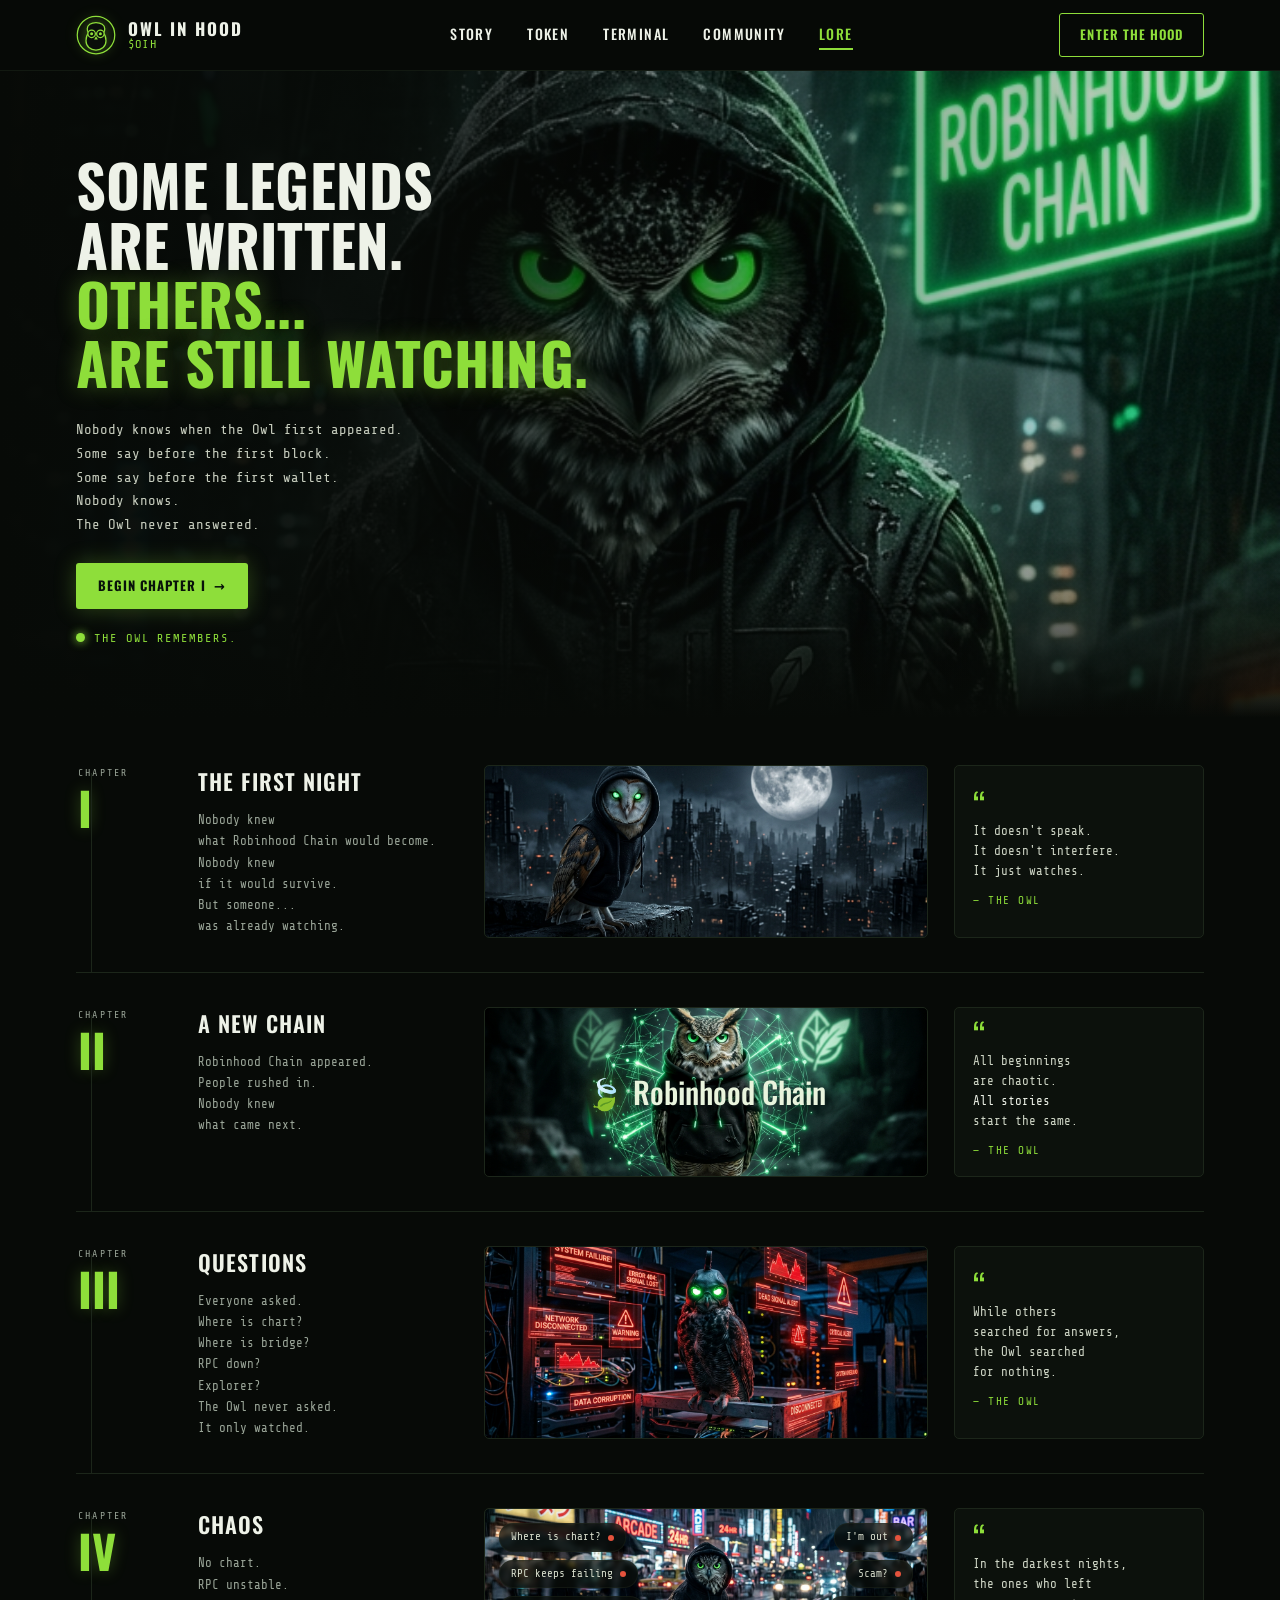
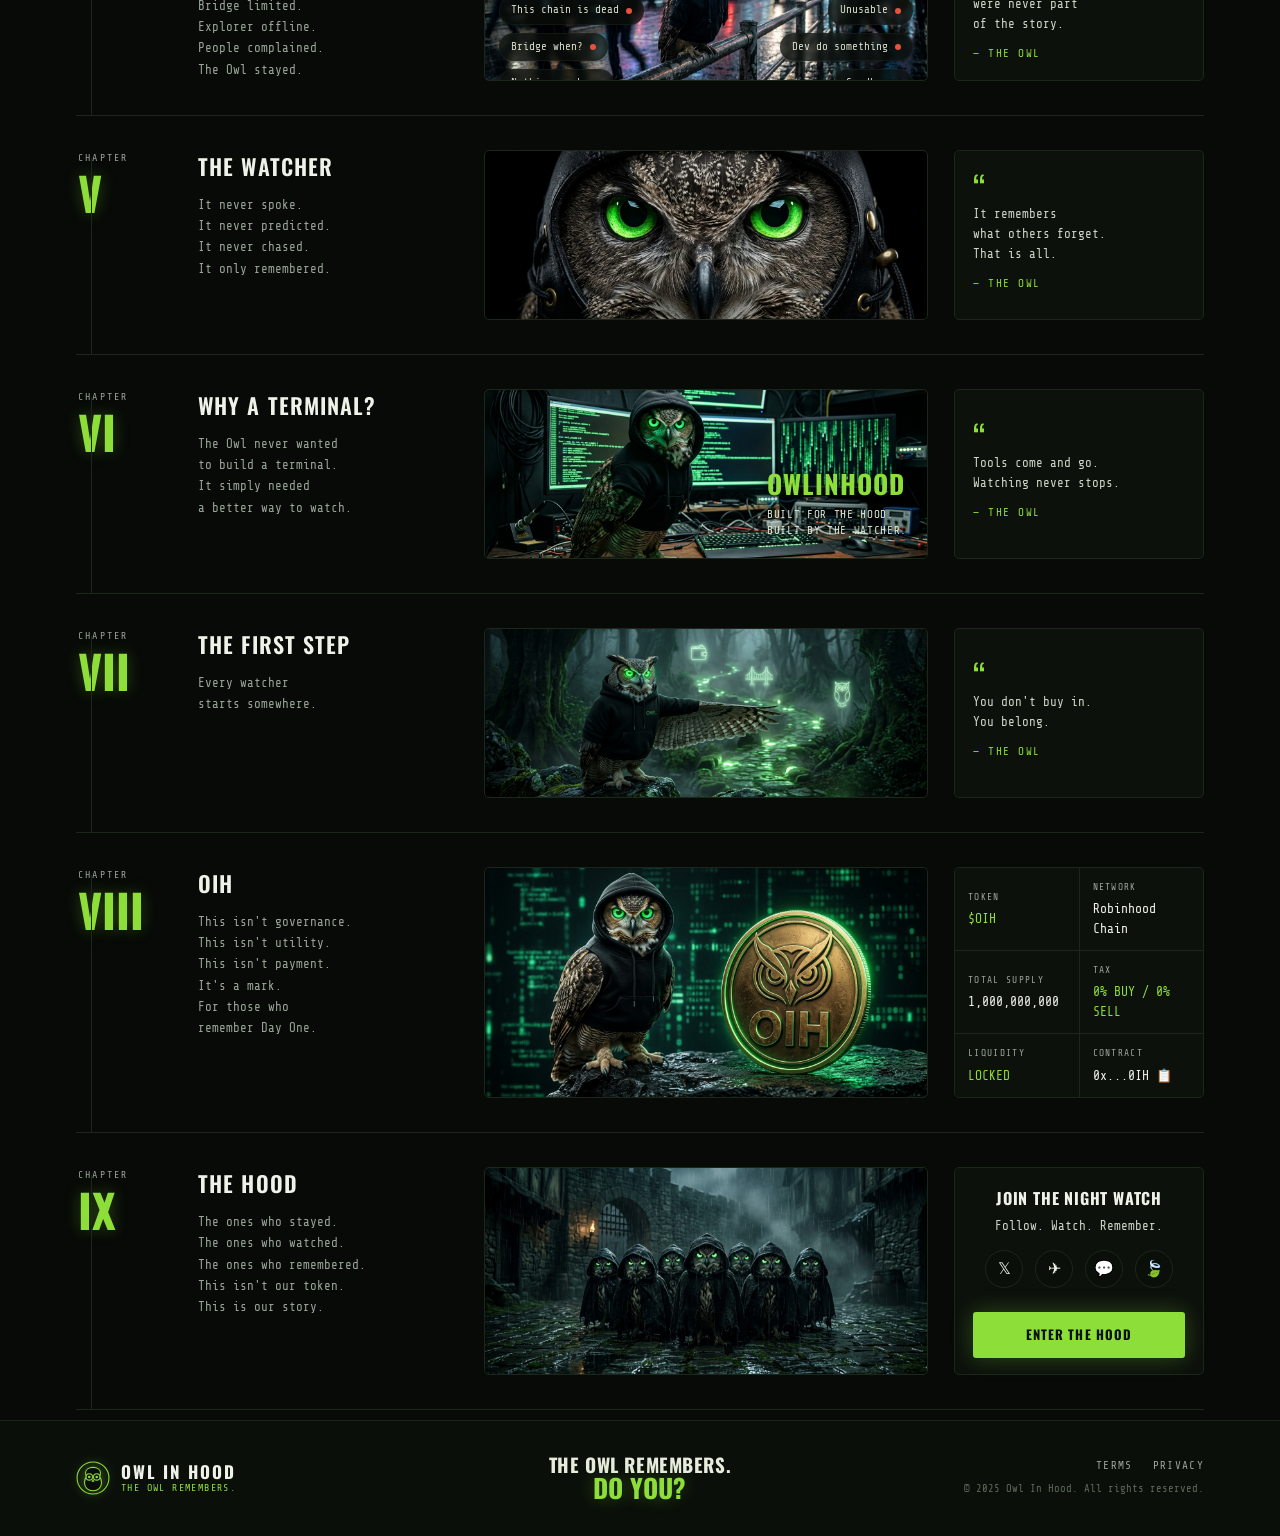
==== index.html @ 7e7293ba "initial: OWL IN HOOD landing page" ====
<!DOCTYPE html>
<html lang="en">
<head>
  <meta charset="UTF-8">
  <meta name="viewport" content="width=device-width, initial-scale=1">
  <title>Owl In Hood — $OIH | The Owl Remembers</title>
  <link rel="preconnect" href="https://fonts.googleapis.com">
  <link rel="preconnect" href="https://fonts.gstatic.com" crossorigin>
  <link href="https://fonts.googleapis.com/css2?family=Oswald:wght@400;500;600;700&family=Share+Tech+Mono&display=swap" rel="stylesheet">
  <link rel="stylesheet" href="styles.css">
</head>
<body>

  <!-- ===================== HEADER / NAV ===================== -->
  <header class="site-header">
    <div class="nav-inner">
      <a href="#top" class="brand">
        <span class="brand-owl" aria-hidden="true">
          <svg viewBox="0 0 64 64" width="40" height="40">
            <circle cx="32" cy="32" r="30" fill="none" stroke="#8ede3a" stroke-width="2"/>
            <path d="M18 22c0-6 6-10 14-10s14 4 14 10c0 4-2 7-2 7 3 3 4 8 4 12 0 9-7 15-16 15s-16-6-16-15c0-4 1-9 4-12 0 0-2-3-2-7z" fill="#0a0e0a" stroke="#8ede3a" stroke-width="2"/>
            <circle cx="25" cy="30" r="6" fill="#0a0e0a" stroke="#8ede3a" stroke-width="2"/>
            <circle cx="39" cy="30" r="6" fill="#0a0e0a" stroke="#8ede3a" stroke-width="2"/>
            <circle cx="25" cy="30" r="2.4" fill="#8ede3a"/>
            <circle cx="39" cy="30" r="2.4" fill="#8ede3a"/>
            <path d="M32 34l-3 5h6z" fill="#8ede3a"/>
          </svg>
        </span>
        <span class="brand-text">
          <span class="brand-name">OWL IN HOOD</span>
          <span class="brand-ticker">$OIH</span>
        </span>
      </a>

      <nav class="main-nav">
        <a href="#story" class="active">STORY</a>
        <a href="#token">TOKEN</a>
        <a href="#terminal">TERMINAL</a>
        <a href="#community">COMMUNITY</a>
        <a href="#lore">LORE</a>
      </nav>

      <a href="#community" class="btn btn-outline">ENTER THE HOOD</a>
    </div>
  </header>

  <!-- ===================== HERO ===================== -->
  <section class="hero" id="top">
    <div class="hero-media" style="background-image:url('assets/hero_owl.jpeg')"></div>
    <div class="hero-overlay"></div>
    <div class="hero-inner">
      <div class="hero-copy">
        <h1 class="hero-title">
          <span class="line-white">SOME LEGENDS</span>
          <span class="line-white">ARE WRITTEN.</span>
          <span class="line-green">OTHERS...</span>
          <span class="line-green">ARE STILL WATCHING.</span>
        </h1>
        <p class="hero-lede">
          Nobody knows when the Owl first appeared.<br>
          Some say before the first block.<br>
          Some say before the first wallet.<br>
          Nobody knows.<br>
          The Owl never answered.
        </p>
        <a href="#story" class="btn btn-solid">BEGIN CHAPTER I&nbsp;&nbsp;&rarr;</a>
        <div class="hero-status"><span class="dot"></span> THE OWL REMEMBERS.</div>
      </div>
    </div>
  </section>

  <!-- ===================== STORY / CHAPTERS ===================== -->
  <main id="story" class="story">

    <!-- CHAPTER I -->
    <section class="chapter">
      <div class="ch-num"><span class="ch-label">CHAPTER</span><span class="ch-roman">I</span></div>
      <div class="ch-body">
        <h2 class="ch-title">THE FIRST NIGHT</h2>
        <p class="ch-text">Nobody knew<br>what Robinhood Chain would become.<br>Nobody knew<br>if it would survive.<br>But someone...<br>was already watching.</p>
      </div>
      <div class="ch-visual"><div class="ch-img" style="background-image:url('assets/ch1_night.jpeg')"></div></div>
      <blockquote class="ch-quote">
        <span class="q-mark">&ldquo;</span>
        <p>It doesn't speak.<br>It doesn't interfere.<br>It just watches.</p>
        <cite>&mdash; THE OWL</cite>
      </blockquote>
    </section>

    <!-- CHAPTER II -->
    <section class="chapter">
      <div class="ch-num"><span class="ch-label">CHAPTER</span><span class="ch-roman">II</span></div>
      <div class="ch-body">
        <h2 class="ch-title">A NEW CHAIN</h2>
        <p class="ch-text">Robinhood Chain appeared.<br>People rushed in.<br>Nobody knew<br>what came next.</p>
      </div>
      <div class="ch-visual">
        <div class="ch-img" style="background-image:url('assets/ch2_network.jpeg')">
          <div class="rh-badge"><span class="rh-leaf">&#127811;</span> Robinhood Chain</div>
        </div>
      </div>
      <blockquote class="ch-quote">
        <span class="q-mark">&ldquo;</span>
        <p>All beginnings<br>are chaotic.<br><strong>All stories</strong><br>start the same.</p>
        <cite>&mdash; THE OWL</cite>
      </blockquote>
    </section>

    <!-- CHAPTER III -->
    <section class="chapter">
      <div class="ch-num"><span class="ch-label">CHAPTER</span><span class="ch-roman">III</span></div>
      <div class="ch-body">
        <h2 class="ch-title">QUESTIONS</h2>
        <p class="ch-text">Everyone asked.<br>Where is chart?<br>Where is bridge?<br>RPC down?<br>Explorer?<br>The Owl never asked.<br>It only watched.</p>
      </div>
      <div class="ch-visual"><div class="ch-img" style="background-image:url('assets/ch3_questions.jpeg')"></div></div>
      <blockquote class="ch-quote">
        <span class="q-mark">&ldquo;</span>
        <p>While others<br>searched for answers,<br>the Owl searched<br>for nothing.</p>
        <cite>&mdash; THE OWL</cite>
      </blockquote>
    </section>

    <!-- CHAPTER IV -->
    <section class="chapter">
      <div class="ch-num"><span class="ch-label">CHAPTER</span><span class="ch-roman">IV</span></div>
      <div class="ch-body">
        <h2 class="ch-title">CHAOS</h2>
        <p class="ch-text">No chart.<br>RPC unstable.<br>Bridge limited.<br>Explorer offline.<br>People complained.<br>The Owl stayed.</p>
      </div>
      <div class="ch-visual">
        <div class="ch-img" style="background-image:url('assets/ch4_chaos.jpeg')">
          <div class="chat-col left">
            <span class="chat-bubble">Where is chart? <i class="cdot"></i></span>
            <span class="chat-bubble">RPC keeps failing <i class="cdot"></i></span>
            <span class="chat-bubble">This chain is dead <i class="cdot"></i></span>
            <span class="chat-bubble">Bridge when? <i class="cdot"></i></span>
            <span class="chat-bubble">Nothing works <i class="cdot"></i></span>
          </div>
          <div class="chat-col right">
            <span class="chat-bubble">I'm out <i class="cdot"></i></span>
            <span class="chat-bubble">Scam? <i class="cdot"></i></span>
            <span class="chat-bubble">Unusable <i class="cdot"></i></span>
            <span class="chat-bubble">Dev do something <i class="cdot"></i></span>
            <span class="chat-bubble">Goodbye <i class="cdot"></i></span>
          </div>
        </div>
      </div>
      <blockquote class="ch-quote">
        <span class="q-mark">&ldquo;</span>
        <p>In the darkest nights,<br>the ones who left<br>were never part<br>of the story.</p>
        <cite>&mdash; THE OWL</cite>
      </blockquote>
    </section>

    <!-- CHAPTER V -->
    <section class="chapter">
      <div class="ch-num"><span class="ch-label">CHAPTER</span><span class="ch-roman">V</span></div>
      <div class="ch-body">
        <h2 class="ch-title">THE WATCHER</h2>
        <p class="ch-text">It never spoke.<br>It never predicted.<br>It never chased.<br>It only remembered.</p>
      </div>
      <div class="ch-visual"><div class="ch-img" style="background-image:url('assets/ch5_eyes.jpeg')"></div></div>
      <blockquote class="ch-quote">
        <span class="q-mark">&ldquo;</span>
        <p>It remembers<br>what others forget.<br>That is all.</p>
        <cite>&mdash; THE OWL</cite>
      </blockquote>
    </section>

    <!-- CHAPTER VI -->
    <section class="chapter" id="terminal">
      <div class="ch-num"><span class="ch-label">CHAPTER</span><span class="ch-roman">VI</span></div>
      <div class="ch-body">
        <h2 class="ch-title">WHY A TERMINAL?</h2>
        <p class="ch-text">The Owl never wanted<br>to build a terminal.<br>It simply needed<br>a better way to watch.</p>
      </div>
      <div class="ch-visual">
        <div class="ch-img" style="background-image:url('assets/ch6_terminal.jpeg')">
          <div class="term-caption">
            <span class="term-title">OWLINHOOD</span>
            <span class="term-sub">BUILT FOR THE HOOD.<br>BUILT BY THE WATCHER.</span>
          </div>
        </div>
      </div>
      <blockquote class="ch-quote">
        <span class="q-mark">&ldquo;</span>
        <p>Tools come and go.<br>Watching never stops.</p>
        <cite>&mdash; THE OWL</cite>
      </blockquote>
    </section>

    <!-- CHAPTER VII -->
    <section class="chapter">
      <div class="ch-num"><span class="ch-label">CHAPTER</span><span class="ch-roman">VII</span></div>
      <div class="ch-body">
        <h2 class="ch-title">THE FIRST STEP</h2>
        <p class="ch-text">Every watcher<br>starts somewhere.</p>
      </div>
      <div class="ch-visual"><div class="ch-img" style="background-image:url('assets/ch7_step.jpeg')"></div></div>
      <blockquote class="ch-quote">
        <span class="q-mark">&ldquo;</span>
        <p>You don't buy in.<br>You belong.</p>
        <cite>&mdash; THE OWL</cite>
      </blockquote>
    </section>

    <!-- CHAPTER VIII -->
    <section class="chapter" id="token">
      <div class="ch-num"><span class="ch-label">CHAPTER</span><span class="ch-roman">VIII</span></div>
      <div class="ch-body">
        <h2 class="ch-title">OIH</h2>
        <p class="ch-text">This isn't governance.<br>This isn't utility.<br>This isn't payment.<br>It's a mark.<br>For those who<br>remember Day One.</p>
      </div>
      <div class="ch-visual"><div class="ch-img" style="background-image:url('assets/ch8_coin.jpeg')"></div></div>
      <div class="ch-quote token-box">
        <div class="tk-grid">
          <div class="tk-cell"><span class="tk-k">TOKEN</span><span class="tk-v green">$OIH</span></div>
          <div class="tk-cell"><span class="tk-k">NETWORK</span><span class="tk-v">Robinhood Chain</span></div>
          <div class="tk-cell"><span class="tk-k">TOTAL SUPPLY</span><span class="tk-v">1,000,000,000</span></div>
          <div class="tk-cell"><span class="tk-k">TAX</span><span class="tk-v green">0% BUY / 0% SELL</span></div>
          <div class="tk-cell"><span class="tk-k">LIQUIDITY</span><span class="tk-v green">LOCKED</span></div>
          <div class="tk-cell"><span class="tk-k">CONTRACT</span><span class="tk-v">0x...0IH &#128203;</span></div>
        </div>
      </div>
    </section>

    <!-- CHAPTER IX -->
    <section class="chapter" id="community">
      <div class="ch-num"><span class="ch-label">CHAPTER</span><span class="ch-roman">IX</span></div>
      <div class="ch-body">
        <h2 class="ch-title">THE HOOD</h2>
        <p class="ch-text">The ones who stayed.<br>The ones who watched.<br>The ones who remembered.<br>This isn't our token.<br>This is our story.</p>
      </div>
      <div class="ch-visual"><div class="ch-img" style="background-image:url('assets/ch9_hood.jpeg')"></div></div>
      <div class="ch-quote join-box" id="lore">
        <h3 class="join-title">JOIN THE NIGHT WATCH</h3>
        <p class="join-sub">Follow. Watch. Remember.</p>
        <div class="socials">
          <a href="#" class="soc" aria-label="X">&#120143;</a>
          <a href="#" class="soc" aria-label="Telegram">&#9992;</a>
          <a href="#" class="soc" aria-label="Discord">&#128172;</a>
          <a href="#" class="soc" aria-label="Robinhood">&#127811;</a>
        </div>
        <a href="#" class="btn btn-solid full">ENTER THE HOOD</a>
      </div>
    </section>

  </main>

  <!-- ===================== FOOTER ===================== -->
  <footer class="site-footer">
    <div class="foot-inner">
      <div class="foot-brand">
        <span class="brand-owl small" aria-hidden="true">
          <svg viewBox="0 0 64 64" width="34" height="34">
            <circle cx="32" cy="32" r="30" fill="none" stroke="#8ede3a" stroke-width="2"/>
            <path d="M18 22c0-6 6-10 14-10s14 4 14 10c0 4-2 7-2 7 3 3 4 8 4 12 0 9-7 15-16 15s-16-6-16-15c0-4 1-9 4-12 0 0-2-3-2-7z" fill="#0a0e0a" stroke="#8ede3a" stroke-width="2"/>
            <circle cx="25" cy="30" r="6" fill="#0a0e0a" stroke="#8ede3a" stroke-width="2"/>
            <circle cx="39" cy="30" r="6" fill="#0a0e0a" stroke="#8ede3a" stroke-width="2"/>
            <circle cx="25" cy="30" r="2.4" fill="#8ede3a"/>
            <circle cx="39" cy="30" r="2.4" fill="#8ede3a"/>
            <path d="M32 34l-3 5h6z" fill="#8ede3a"/>
          </svg>
        </span>
        <span class="foot-brand-text">
          <span class="brand-name">OWL IN HOOD</span>
          <span class="foot-tag">THE OWL REMEMBERS.</span>
        </span>
      </div>

      <div class="foot-center">
        <span class="foot-line1">THE OWL REMEMBERS.</span>
        <span class="foot-line2">DO YOU?</span>
      </div>

      <div class="foot-right">
        <div class="foot-links"><a href="#">TERMS</a><a href="#">PRIVACY</a></div>
        <div class="foot-copy">&copy; 2025 Owl In Hood. All rights reserved.</div>
      </div>
    </div>
  </footer>

  <script src="app.js"></script>
</body>
</html>
---- styles.css ----
:root{
  --bg:#070a07;
  --bg-2:#0a0f0a;
  --panel:#0c110c;
  --green:#8ede3a;
  --green-dim:#6ba82b;
  --green-soft:#a7e86a;
  --white:#eef2e8;
  --muted:#9aa598;
  --line:#1c261a;
  --red:#e5533d;
  --amber:#e0b93a;
  --mono:'Share Tech Mono', ui-monospace, monospace;
  --disp:'Oswald', system-ui, sans-serif;
}

*{box-sizing:border-box;margin:0;padding:0}
html{scroll-behavior:smooth}
body{
  background:var(--bg);
  color:var(--white);
  font-family:var(--mono);
  font-size:14px;
  line-height:1.5;
  -webkit-font-smoothing:antialiased;
  overflow-x:hidden;
}
a{color:inherit;text-decoration:none}
img{max-width:100%;display:block}

/* ---------- shared shell ---------- */
.nav-inner,.foot-inner{max-width:1180px;margin:0 auto;padding:0 26px}

/* ---------- buttons ---------- */
.btn{
  display:inline-flex;align-items:center;justify-content:center;
  font-family:var(--disp);font-weight:600;letter-spacing:.08em;
  text-transform:uppercase;font-size:13px;cursor:pointer;
  transition:.18s ease;white-space:nowrap;
}
.btn-outline{
  border:1px solid var(--green);color:var(--green);
  padding:11px 20px;border-radius:3px;background:transparent;
}
.btn-outline:hover{background:var(--green);color:#08120a;box-shadow:0 0 18px rgba(142,222,58,.4)}
.btn-solid{
  background:var(--green);color:#08120a;
  padding:13px 22px;border-radius:3px;font-weight:700;
  box-shadow:0 0 22px rgba(142,222,58,.28);
}
.btn-solid:hover{background:var(--green-soft);box-shadow:0 0 30px rgba(142,222,58,.5)}
.btn-solid.full{width:100%;margin-top:16px}

/* ---------- header ---------- */
.site-header{
  position:sticky;top:0;z-index:50;
  background:rgba(7,10,7,.82);
  backdrop-filter:blur(8px);
  border-bottom:1px solid rgba(28,38,26,.6);
}
.nav-inner{height:70px;display:flex;align-items:center;justify-content:space-between;gap:20px}
.brand{display:flex;align-items:center;gap:12px}
.brand-owl svg{display:block;filter:drop-shadow(0 0 6px rgba(142,222,58,.35))}
.brand-text{display:flex;flex-direction:column;line-height:1.05}
.brand-name{font-family:var(--disp);font-weight:700;letter-spacing:.12em;font-size:17px;color:var(--white)}
.brand-ticker{color:var(--green);font-size:12px;letter-spacing:.1em}
.main-nav{display:flex;gap:34px}
.main-nav a{
  font-family:var(--disp);font-weight:500;letter-spacing:.1em;
  font-size:14px;color:var(--white);padding-bottom:4px;position:relative;
  transition:.15s;
}
.main-nav a:hover{color:var(--green)}
.main-nav a.active{color:var(--green)}
.main-nav a.active::after{
  content:"";position:absolute;left:0;right:0;bottom:-2px;height:2px;background:var(--green);
}

/* ---------- hero ---------- */
.hero{position:relative;min-height:660px;display:flex;align-items:center;overflow:hidden}
.hero-media{
  position:absolute;inset:0;background-size:cover;background-position:center right;
}
.hero-overlay{
  position:absolute;inset:0;
  background:
    linear-gradient(90deg, var(--bg) 0%, rgba(7,10,7,.92) 30%, rgba(7,10,7,.35) 60%, rgba(7,10,7,.15) 100%),
    linear-gradient(0deg, var(--bg) 2%, transparent 30%);
}
.hero-inner{position:relative;z-index:2;max-width:1180px;margin:0 auto;padding:60px 26px;width:100%}
.hero-copy{max-width:560px}
.hero-title{font-family:var(--disp);font-weight:700;line-height:1.02;letter-spacing:.01em;margin-bottom:26px}
.hero-title span{display:block;font-size:clamp(30px,5vw,58px);text-transform:uppercase}
.line-white{color:var(--white)}
.line-green{color:var(--green);text-shadow:0 0 22px rgba(142,222,58,.35)}
.hero-lede{color:#c7cdbe;font-size:14px;line-height:1.7;margin-bottom:26px}
.hero-status{margin-top:20px;color:var(--green);letter-spacing:.16em;font-size:12px;display:flex;align-items:center;gap:9px}
.hero-status .dot{width:9px;height:9px;border-radius:50%;background:var(--green);box-shadow:0 0 10px var(--green);animation:pulse 2s infinite}
@keyframes pulse{0%,100%{opacity:1}50%{opacity:.35}}

/* ---------- story / chapters ---------- */
.story{max-width:1180px;margin:0 auto;padding:0 26px}
.chapter{
  display:grid;
  grid-template-columns:96px 260px 1fr 250px;
  gap:26px;align-items:stretch;
  padding:34px 0;
  border-bottom:1px solid var(--line);
  position:relative;
}
/* chapter number column */
.ch-num{position:relative;padding-left:2px}
.ch-num::after{
  content:"";position:absolute;left:15px;top:8px;bottom:-34px;width:1px;background:var(--line);
}
.ch-label{display:block;color:var(--muted);font-size:10px;letter-spacing:.22em;margin-bottom:4px}
.ch-roman{
  display:block;font-family:var(--disp);font-weight:700;color:var(--green);
  font-size:46px;line-height:1;text-shadow:0 0 16px rgba(142,222,58,.3);
}
/* body text */
.ch-title{font-family:var(--disp);font-weight:600;letter-spacing:.05em;font-size:22px;text-transform:uppercase;color:var(--white);margin-bottom:12px}
.ch-text{color:var(--muted);font-size:12.5px;line-height:1.7}
/* visual */
.ch-visual{min-width:0}
.ch-img{
  position:relative;width:100%;height:100%;min-height:170px;border-radius:5px;
  background-size:cover;background-position:center;border:1px solid var(--line);
  overflow:hidden;
}
.ch-img.coin{background-size:contain;background-repeat:no-repeat;background-color:#060a06;border-color:transparent}

/* quote */
.ch-quote{
  border:1px solid var(--line);border-radius:5px;background:var(--panel);
  padding:18px 18px 16px;position:relative;display:flex;flex-direction:column;justify-content:center;
}
.q-mark{color:var(--green);font-family:var(--disp);font-size:34px;line-height:.5;margin-bottom:8px;display:block}
.ch-quote p{color:#cfd6c6;font-size:12.5px;line-height:1.6;margin-bottom:12px}
.ch-quote p strong{color:var(--white);font-weight:400}
.ch-quote cite{color:var(--green);font-style:normal;letter-spacing:.14em;font-size:11px}

/* ---------- chapter II robinhood badge ---------- */
.rh-badge{
  position:absolute;inset:0;display:flex;align-items:center;justify-content:center;
  gap:10px;font-size:clamp(18px,2.6vw,30px);color:#e9f4dd;font-family:var(--disp);font-weight:500;
  text-shadow:0 0 20px rgba(0,0,0,.7);
}
.rh-leaf{color:var(--green);filter:drop-shadow(0 0 8px rgba(142,222,58,.6))}

/* ---------- chapter III cards ---------- */
.ch-cards{display:grid;grid-template-columns:repeat(4,1fr);gap:10px;height:100%;min-height:170px}
.hc-card{
  border:1px solid #243020;border-radius:4px;background:#0b0f0b;
  padding:12px 10px;display:flex;flex-direction:column;justify-content:space-between;
  position:relative;overflow:hidden;
}
.hc-head{font-family:var(--disp);font-weight:600;letter-spacing:.04em;font-size:15px;line-height:1.1}
.hc-head.red{color:var(--red)}
.hc-head.green{color:var(--green)}
.hc-foot{font-size:9px;letter-spacing:.1em;margin-top:6px}
.hc-foot.red{color:var(--red)}
.hc-chart{flex:1;display:flex;align-items:center;margin:6px 0}
.hc-chart svg{width:100%;height:40px}
.hc-icon{font-size:22px;align-self:flex-end;margin-top:auto}
.hc-icon.warn{color:var(--amber)}
.hc-icon.err{color:var(--red)}

/* ---------- chapter IV chat overlay ---------- */
.chat-col{position:absolute;top:14px;display:flex;flex-direction:column;gap:8px}
.chat-col.left{left:14px;align-items:flex-start}
.chat-col.right{right:14px;align-items:flex-end}
.chat-bubble{
  background:rgba(10,14,10,.72);border:1px solid #2a352450;border-radius:14px;
  padding:5px 11px;font-size:11px;color:#d6dccb;display:inline-flex;align-items:center;gap:7px;
  backdrop-filter:blur(2px);white-space:nowrap;
}
.chat-bubble .cdot{width:6px;height:6px;border-radius:50%;background:var(--red);display:inline-block}

/* ---------- chapter VI terminal caption ---------- */
.term-caption{position:absolute;right:20px;bottom:18px;text-align:left;text-shadow:0 0 14px rgba(0,0,0,.8)}
.term-title{display:block;font-family:var(--disp);font-weight:700;color:var(--green);font-size:clamp(18px,2.4vw,26px);letter-spacing:.04em}
.term-sub{display:block;color:#dfe6d5;font-size:11px;letter-spacing:.06em;margin-top:4px;line-height:1.5}

/* ---------- chapter VII steps ---------- */
.steps{display:grid;grid-template-columns:repeat(4,1fr);gap:12px;height:100%;min-height:170px;align-items:center}
.step{display:flex;flex-direction:column;align-items:center;gap:8px;text-align:center;padding:10px 4px}
.step-num{font-family:var(--disp);font-weight:700;color:var(--green);font-size:20px}
.step-ico{font-size:26px;filter:drop-shadow(0 0 8px rgba(142,222,58,.4));line-height:1}
.step-txt{color:var(--muted);font-size:11px;line-height:1.5}

/* ---------- chapter VIII token box ---------- */
.token-box{padding:0;border:none;background:transparent;justify-content:stretch}
.tk-grid{display:grid;grid-template-columns:1fr 1fr;gap:1px;background:var(--line);border:1px solid var(--line);border-radius:5px;overflow:hidden;height:100%}
.tk-cell{background:var(--panel);padding:12px 13px;display:flex;flex-direction:column;gap:5px;justify-content:center}
.tk-k{color:var(--muted);font-size:9.5px;letter-spacing:.14em}
.tk-v{color:var(--white);font-size:13px}
.tk-v.green{color:var(--green)}

/* ---------- chapter IX join box ---------- */
.join-box{align-items:center;text-align:center;gap:2px}
.join-title{font-family:var(--disp);font-weight:700;letter-spacing:.05em;font-size:16px;color:var(--white);margin-bottom:4px}
.join-sub{color:var(--muted);font-size:11.5px;margin-bottom:14px}
.socials{display:flex;gap:12px;justify-content:center;margin-bottom:6px}
.soc{
  width:38px;height:38px;border-radius:50%;border:1px solid var(--line);
  display:flex;align-items:center;justify-content:center;font-size:16px;color:var(--white);
  transition:.15s;background:#0a0f0a;
}
.soc:hover{border-color:var(--green);color:var(--green);box-shadow:0 0 12px rgba(142,222,58,.35)}

/* ---------- footer ---------- */
.site-footer{border-top:1px solid var(--line);background:var(--bg-2);margin-top:10px}
.foot-inner{display:grid;grid-template-columns:1fr auto 1fr;align-items:center;gap:20px;padding-top:34px;padding-bottom:34px}
.foot-brand{display:flex;align-items:center;gap:11px}
.foot-brand-text{display:flex;flex-direction:column;line-height:1.1}
.foot-tag{color:var(--green);font-size:10px;letter-spacing:.14em}
.foot-center{text-align:center;font-family:var(--disp);font-weight:700;line-height:1.05}
.foot-line1{display:block;color:#e7ecdd;font-size:19px;letter-spacing:.03em}
.foot-line2{display:block;color:var(--green);font-size:26px;text-shadow:0 0 18px rgba(142,222,58,.3)}
.foot-right{display:flex;flex-direction:column;align-items:flex-end;gap:8px}
.foot-links{display:flex;gap:20px}
.foot-links a{color:var(--muted);font-size:11px;letter-spacing:.12em}
.foot-links a:hover{color:var(--green)}
.foot-copy{color:#5f6a58;font-size:10.5px}

/* ============ RESPONSIVE ============ */
@media (max-width:1000px){
  .main-nav{display:none}
  .chapter{grid-template-columns:70px 1fr;gap:16px 18px}
  .ch-num::after{display:none}
  .ch-visual{grid-column:1 / -1;order:3}
  .ch-quote,.token-box,.join-box{grid-column:1 / -1;order:4}
  .ch-body{grid-column:2}
}
@media (max-width:560px){
  .nav-inner{padding:0 16px}
  .btn-outline{padding:8px 13px;font-size:11px}
  .hero-inner{padding:40px 16px}
  .story{padding:0 16px}
  .chapter{grid-template-columns:56px 1fr;padding:26px 0}
  .ch-roman{font-size:34px}
  .ch-cards{grid-template-columns:repeat(2,1fr)}
  .steps{grid-template-columns:repeat(2,1fr)}
  .tk-grid{grid-template-columns:1fr}
  .foot-inner{grid-template-columns:1fr;justify-items:center;text-align:center}
  .foot-right{align-items:center}
  .chat-bubble{font-size:9px;padding:3px 7px}
}
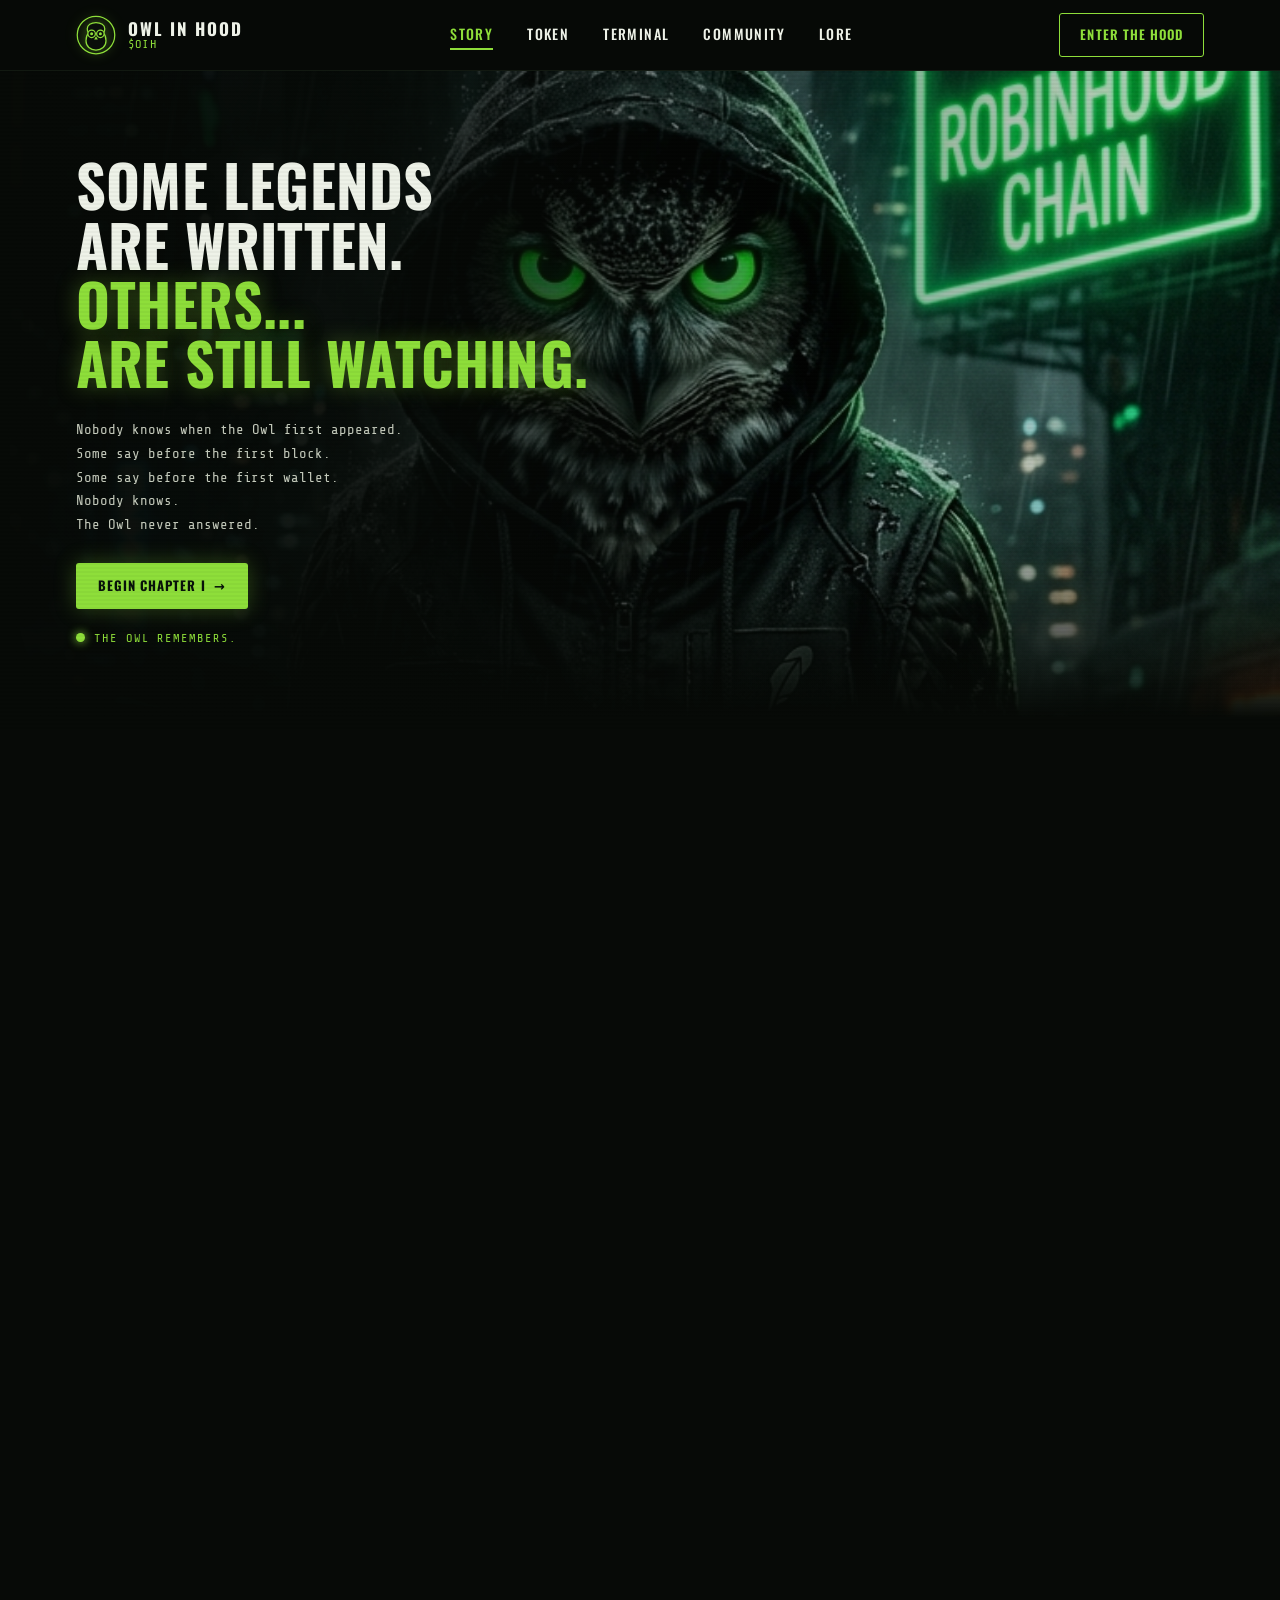
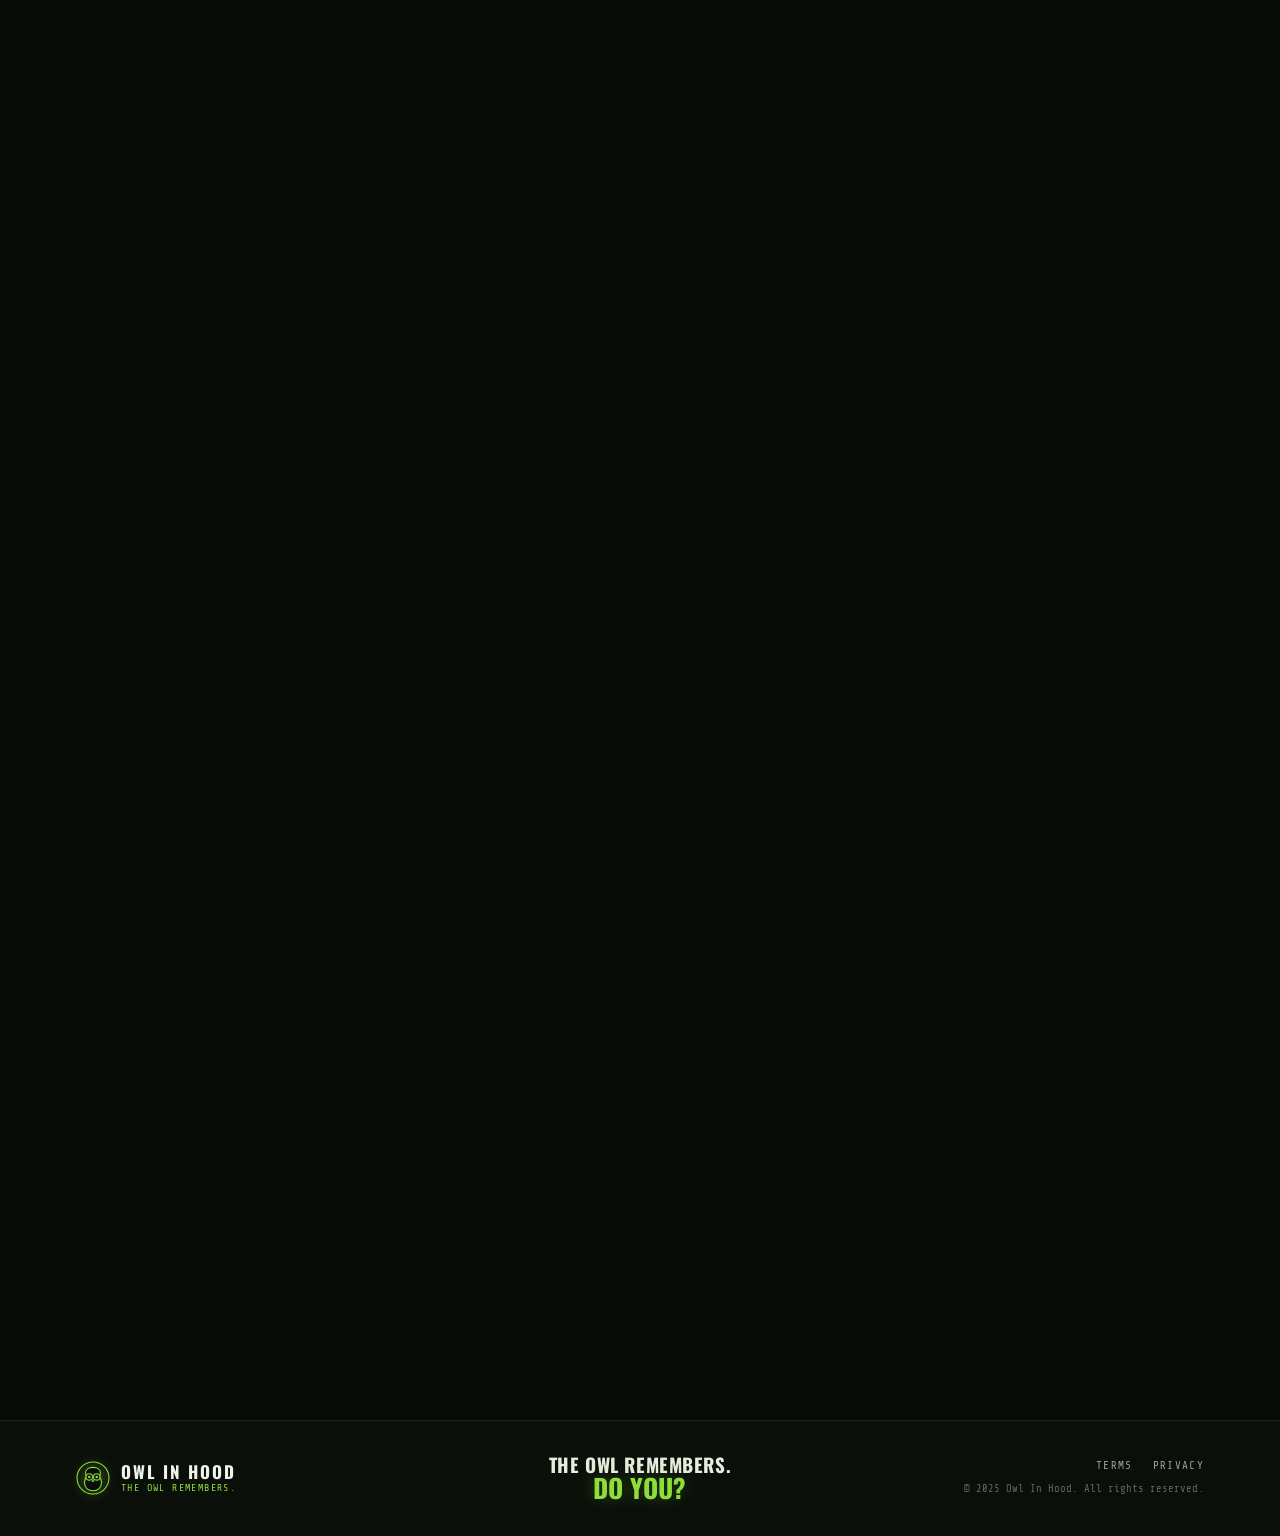
==== commit 98df2ed9: "feat: OWL IN HOOD landing + watching terminal (noxa only, no swap/wallet)" ====
--- a/index.html
+++ b/index.html
@@ -35,12 +35,12 @@
       <nav class="main-nav">
         <a href="#story" class="active">STORY</a>
         <a href="#token">TOKEN</a>
-        <a href="#terminal">TERMINAL</a>
+        <a href="/watching">TERMINAL</a>
         <a href="#community">COMMUNITY</a>
         <a href="#lore">LORE</a>
       </nav>
 
-      <a href="#community" class="btn btn-outline">ENTER THE HOOD</a>
+      <a href="/watching" class="btn btn-outline">ENTER THE HOOD</a>
     </div>
   </header>
 
@@ -237,12 +237,11 @@
         <h3 class="join-title">JOIN THE NIGHT WATCH</h3>
         <p class="join-sub">Follow. Watch. Remember.</p>
         <div class="socials">
-          <a href="#" class="soc" aria-label="X">&#120143;</a>
-          <a href="#" class="soc" aria-label="Telegram">&#9992;</a>
-          <a href="#" class="soc" aria-label="Discord">&#128172;</a>
-          <a href="#" class="soc" aria-label="Robinhood">&#127811;</a>
-        </div>
-        <a href="#" class="btn btn-solid full">ENTER THE HOOD</a>
+          <a href="https://x.com/owlinhood" class="soc" aria-label="X" target="_blank" rel="noopener">&#120143;</a>
+          <a href="https://t.me/owlinhood" class="soc" aria-label="Telegram" target="_blank" rel="noopener">&#9992;</a>
+          <a href="https://robinhoodchain.blockscout.com" class="soc" aria-label="Explorer" target="_blank" rel="noopener">&#127811;</a>
+        </div>
+        <a href="/watching" class="btn btn-solid full">ENTER THE HOOD</a>
       </div>
     </section>
 
--- a/styles.css
+++ b/styles.css
@@ -247,3 +247,108 @@
   .foot-right{align-items:center}
   .chat-bubble{font-size:9px;padding:3px 7px}
 }
+
+
+/* ===== VISUAL EFFECTS ===== */
+
+/* Scanline overlay on hero */
+.hero::after {
+  content: "";
+  position: absolute;
+  inset: 0;
+  z-index: 3;
+  pointer-events: none;
+  background: repeating-linear-gradient(
+    0deg,
+    transparent,
+    transparent 2px,
+    rgba(0, 0, 0, 0.03) 2px,
+    rgba(0, 0, 0, 0.03) 4px
+  );
+  animation: scanlines 8s linear infinite;
+}
+@keyframes scanlines {
+  0% { background-position: 0 0; }
+  100% { background-position: 0 100vh; }
+}
+
+/* Glitch effect on brand name hover */
+.brand-name {
+  position: relative;
+  transition: 0.2s;
+}
+.brand-name:hover {
+  animation: glitch 0.3s ease;
+  text-shadow: 2px 0 #ff0040, -2px 0 #0ff;
+}
+@keyframes glitch {
+  0% { text-shadow: 2px 0 #ff0040, -2px 0 #0ff; transform: translate(0); }
+  20% { text-shadow: -2px 0 #ff0040, 2px 0 #0ff; transform: translate(-2px, 1px); }
+  40% { text-shadow: 2px 0 #0ff, -2px 0 #ff0040; transform: translate(2px, -1px); }
+  60% { text-shadow: -1px 0 #ff0040, 1px 0 #0ff; transform: translate(-1px, 2px); }
+  80% { text-shadow: 1px 0 #0ff, -1px 0 #ff0040; transform: translate(1px, -2px); }
+  100% { text-shadow: none; transform: translate(0); }
+}
+
+/* Neon flicker on $OIH ticker */
+.brand-ticker {
+  animation: neonFlicker 3s ease-in-out infinite;
+}
+@keyframes neonFlicker {
+  0%, 19%, 21%, 23%, 25%, 54%, 56%, 100% {
+    text-shadow: 0 0 7px rgba(142,222,58,0.6), 0 0 20px rgba(142,222,58,0.3);
+    opacity: 1;
+  }
+  20%, 24%, 55% {
+    text-shadow: none;
+    opacity: 0.7;
+  }
+}
+
+/* Chapter fade-in on scroll */
+.chapter {
+  opacity: 0;
+  transform: translateY(30px);
+  transition: opacity 0.7s ease, transform 0.7s ease;
+}
+.chapter.visible {
+  opacity: 1;
+  transform: translateY(0);
+}
+
+/* Chapter image glow on scroll */
+.ch-img {
+  transition: box-shadow 0.6s ease, transform 0.6s ease;
+}
+.chapter.visible .ch-img {
+  box-shadow: 0 0 30px rgba(142,222,58,0.12);
+}
+
+/* Hero parallax subtle */
+.hero-media {
+  will-change: transform;
+}
+
+/* Social icon hover glow */
+.soc:hover {
+  animation: socPulse 0.4s ease;
+}
+@keyframes socPulse {
+  0% { transform: scale(1); }
+  50% { transform: scale(1.15); }
+  100% { transform: scale(1); }
+}
+
+/* Hero title stagger */
+.hero-title span {
+  opacity: 0;
+  transform: translateX(-20px);
+  animation: titleSlideIn 0.6s ease forwards;
+}
+.hero-title span:nth-child(1) { animation-delay: 0.1s; }
+.hero-title span:nth-child(2) { animation-delay: 0.25s; }
+.hero-title span:nth-child(3) { animation-delay: 0.4s; }
+.hero-title span:nth-child(4) { animation-delay: 0.55s; }
+@keyframes titleSlideIn {
+  to { opacity: 1; transform: translateX(0); }
+}
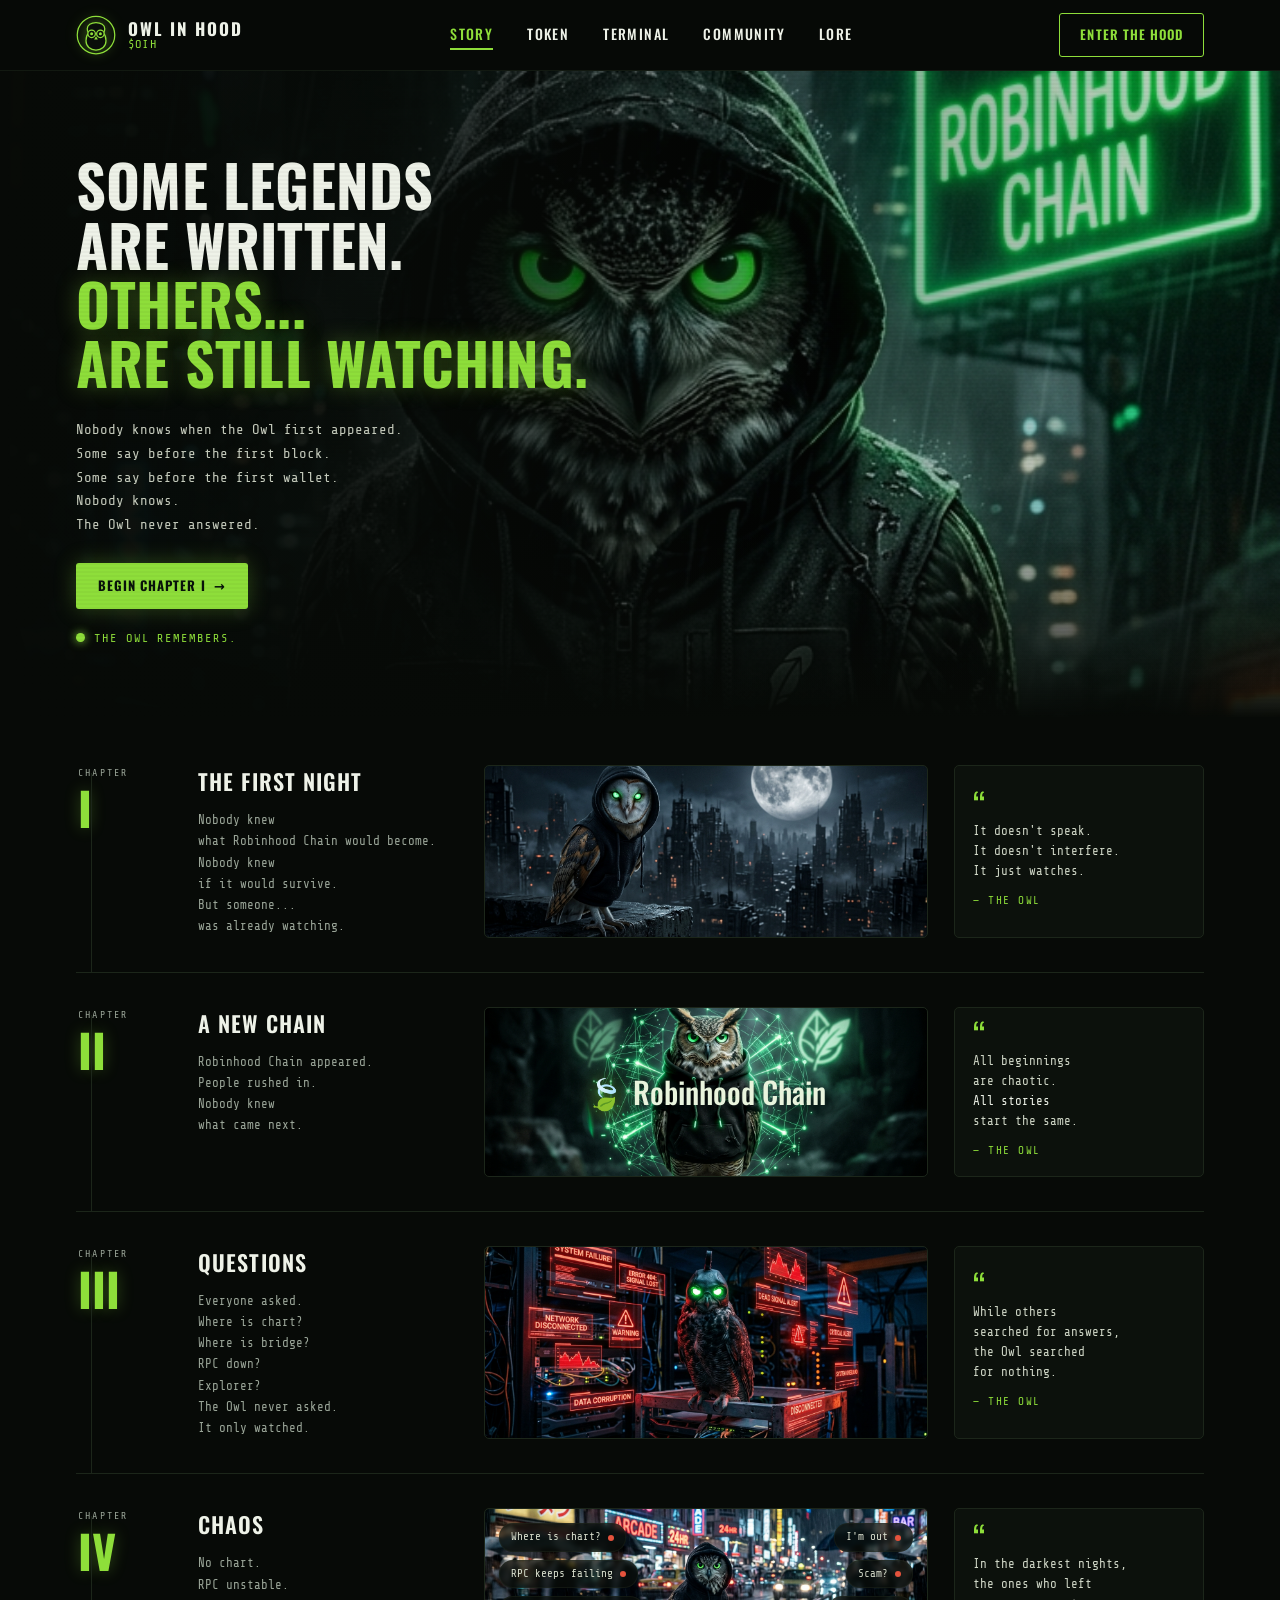
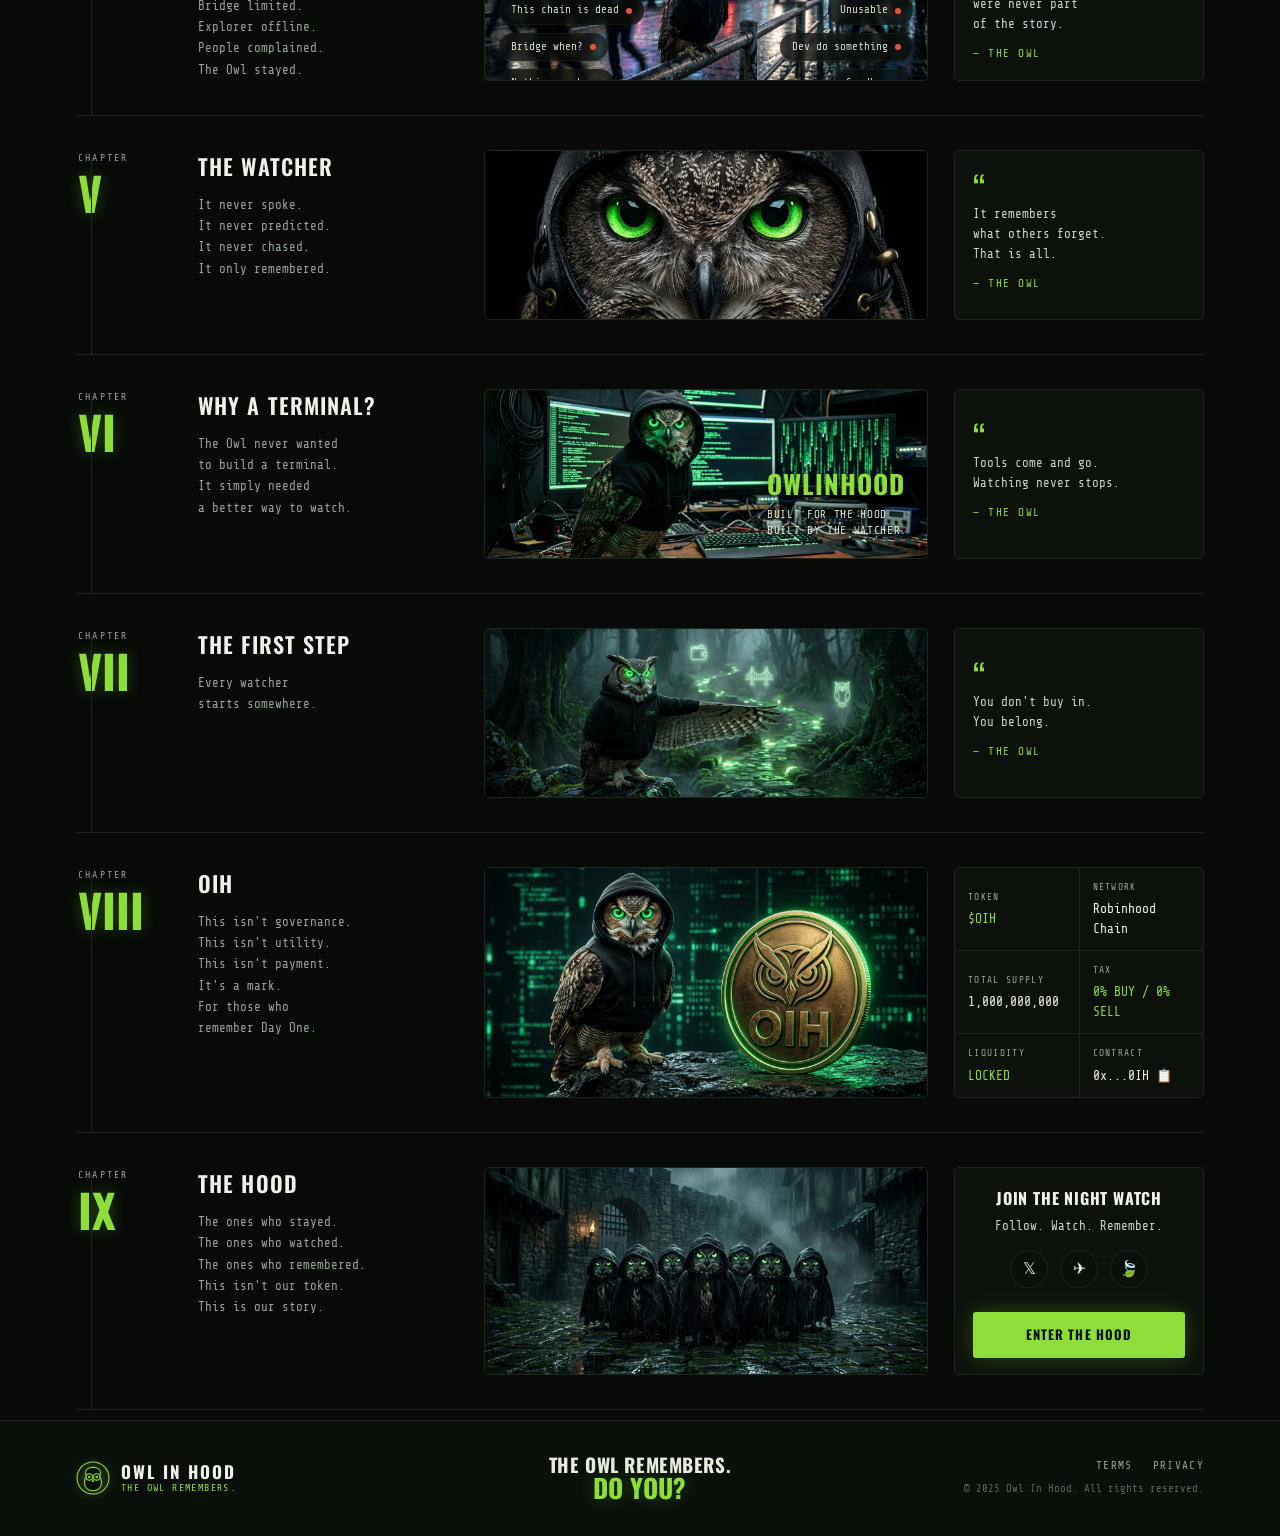
==== commit 42284059: "fix: add cache-busting version strings to CSS/JS" ====
--- a/index.html
+++ b/index.html
@@ -7,7 +7,7 @@
   <link rel="preconnect" href="https://fonts.googleapis.com">
   <link rel="preconnect" href="https://fonts.gstatic.com" crossorigin>
   <link href="https://fonts.googleapis.com/css2?family=Oswald:wght@400;500;600;700&family=Share+Tech+Mono&display=swap" rel="stylesheet">
-  <link rel="stylesheet" href="styles.css">
+  <link rel="stylesheet" href="styles.css?v=1783018433">
 </head>
 <body>
 
@@ -280,6 +280,6 @@
     </div>
   </footer>
 
-  <script src="app.js"></script>
+  <script src="app.js?v=1783018433"></script>
 </body>
 </html>
--- a/styles.css
+++ b/styles.css
@@ -305,15 +305,12 @@
   }
 }
 
-/* Chapter fade-in on scroll */
+/* Chapter scroll highlight — subtle glow, no hiding */
 .chapter {
-  opacity: 0;
-  transform: translateY(30px);
-  transition: opacity 0.7s ease, transform 0.7s ease;
+  transition: box-shadow 0.6s ease;
 }
 .chapter.visible {
-  opacity: 1;
-  transform: translateY(0);
+  box-shadow: 0 0 20px rgba(142,222,58,0.06);
 }
 
 /* Chapter image glow on scroll */
@@ -339,16 +336,4 @@
   100% { transform: scale(1); }
 }
 
-/* Hero title stagger */
-.hero-title span {
-  opacity: 0;
-  transform: translateX(-20px);
-  animation: titleSlideIn 0.6s ease forwards;
-}
-.hero-title span:nth-child(1) { animation-delay: 0.1s; }
-.hero-title span:nth-child(2) { animation-delay: 0.25s; }
-.hero-title span:nth-child(3) { animation-delay: 0.4s; }
-.hero-title span:nth-child(4) { animation-delay: 0.55s; }
-@keyframes titleSlideIn {
-  to { opacity: 1; transform: translateX(0); }
-}
+
